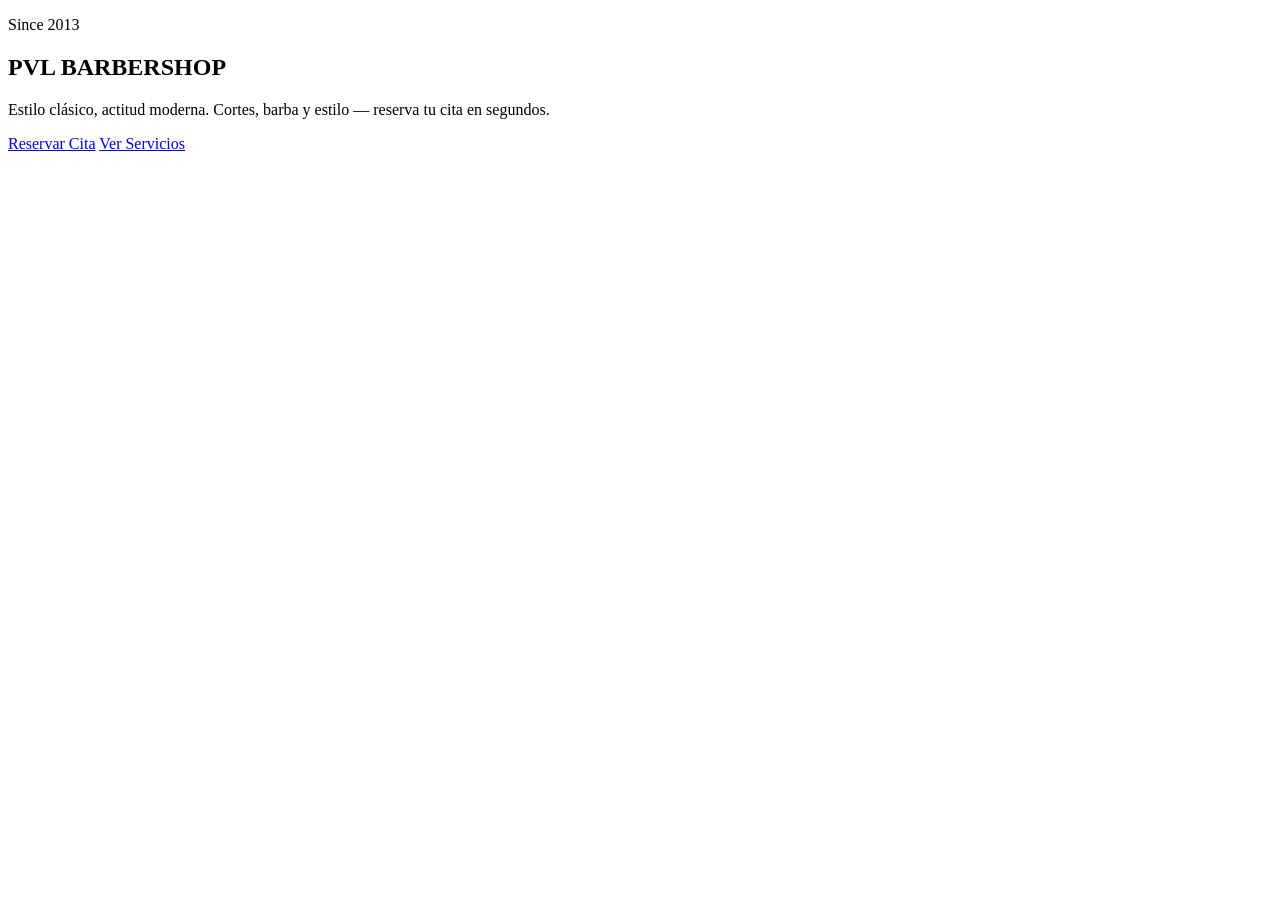
==== index.html @ 2e09e43a "agrega pagina web plv barbeshop" ====
<!DOCTYPE html>
<html lang="es-DO">
<head>
<meta charset="UTF-8" />
<meta name="viewport" content="width=device-width, initial-scale=1.0" />
<title>PVL Barbershop | Barbería en Santo Domingo — Cortes y Barba</title>
<meta name="description" content="Barbería en Santo Domingo especializada en cortes, barba y afeitado clásico. Reserva tu cita fácil y rápido por WhatsApp con PVL Barbershop." />
<link rel="canonical" href="https://www.pvlbarbershop.com/" />
<meta property="og:type" content="business.business" />
<meta property="og:title" content="PVL Barbershop | Barbería en Santo Domingo" />
<meta property="og:description" content="Cortes, barba y afeitado clásico. Reserva tu cita por WhatsApp con PVL Barbershop, barbería en Santo Domingo desde 2013." />
<meta property="og:image" content="https://www.pvlbarbershop.com/assets/foto.jpg" />
<meta property="og:url" content="https://www.pvlbarbershop.com/" />
<meta property="og:locale" content="es_DO" />
<link rel="preconnect" href="https://fonts.googleapis.com">
<link href="https://fonts.googleapis.com/css2?family=Oswald:wght@400;600;700&family=Dancing+Script:wght@600&display=swap" rel="stylesheet">
<link rel="stylesheet" href="css/style.css" />
<script type="application/ld+json">
{
  "@context": "https://schema.org",
  "@type": "HairSalon",
  "name": "PVL Barbershop",
  "image": "https://www.pvlbarbershop.com/assets/foto.jpg",
  "telephone": "+18292156020",
  "priceRange": "RD$200-RD$800",
  "address": {
    "@type": "PostalAddress",
    "streetAddress": "Calle Principal #123",
    "addressLocality": "Santo Domingo",
    "addressCountry": "DO"
  },
  "openingHours": "Mo-Sa 09:00-19:00",
  "url": "https://www.pvlbarbershop.com/",
  "sameAs": ["https://instagram.com/pvlbarbershop"]
}
</script>
</head>
<body data-page="inicio">

  <div id="site-header" class="site-header"></div>

  <section class="hero hero-full">
    <div class="container hero-inner">
      <p class="script-tag">Since 2013</p>
      <h1>PVL BARBERSHOP</h1>
      <p class="hero-sub">Estilo clásico, actitud moderna. Cortes, barba y estilo — reserva tu cita en segundos.</p>
      <div class="hero-actions">
        <a href="reserva.html" class="btn btn-primary">Reservar Cita</a>
        <a href="servicios.html" class="btn btn-outline">Ver Servicios</a>
      </div>
    </div>
  </section>

  <div id="site-footer" class="site-footer"></div>

  <script src="data/catalog.js"></script>
  <script src="js/layout.js"></script>
</body>
</html>
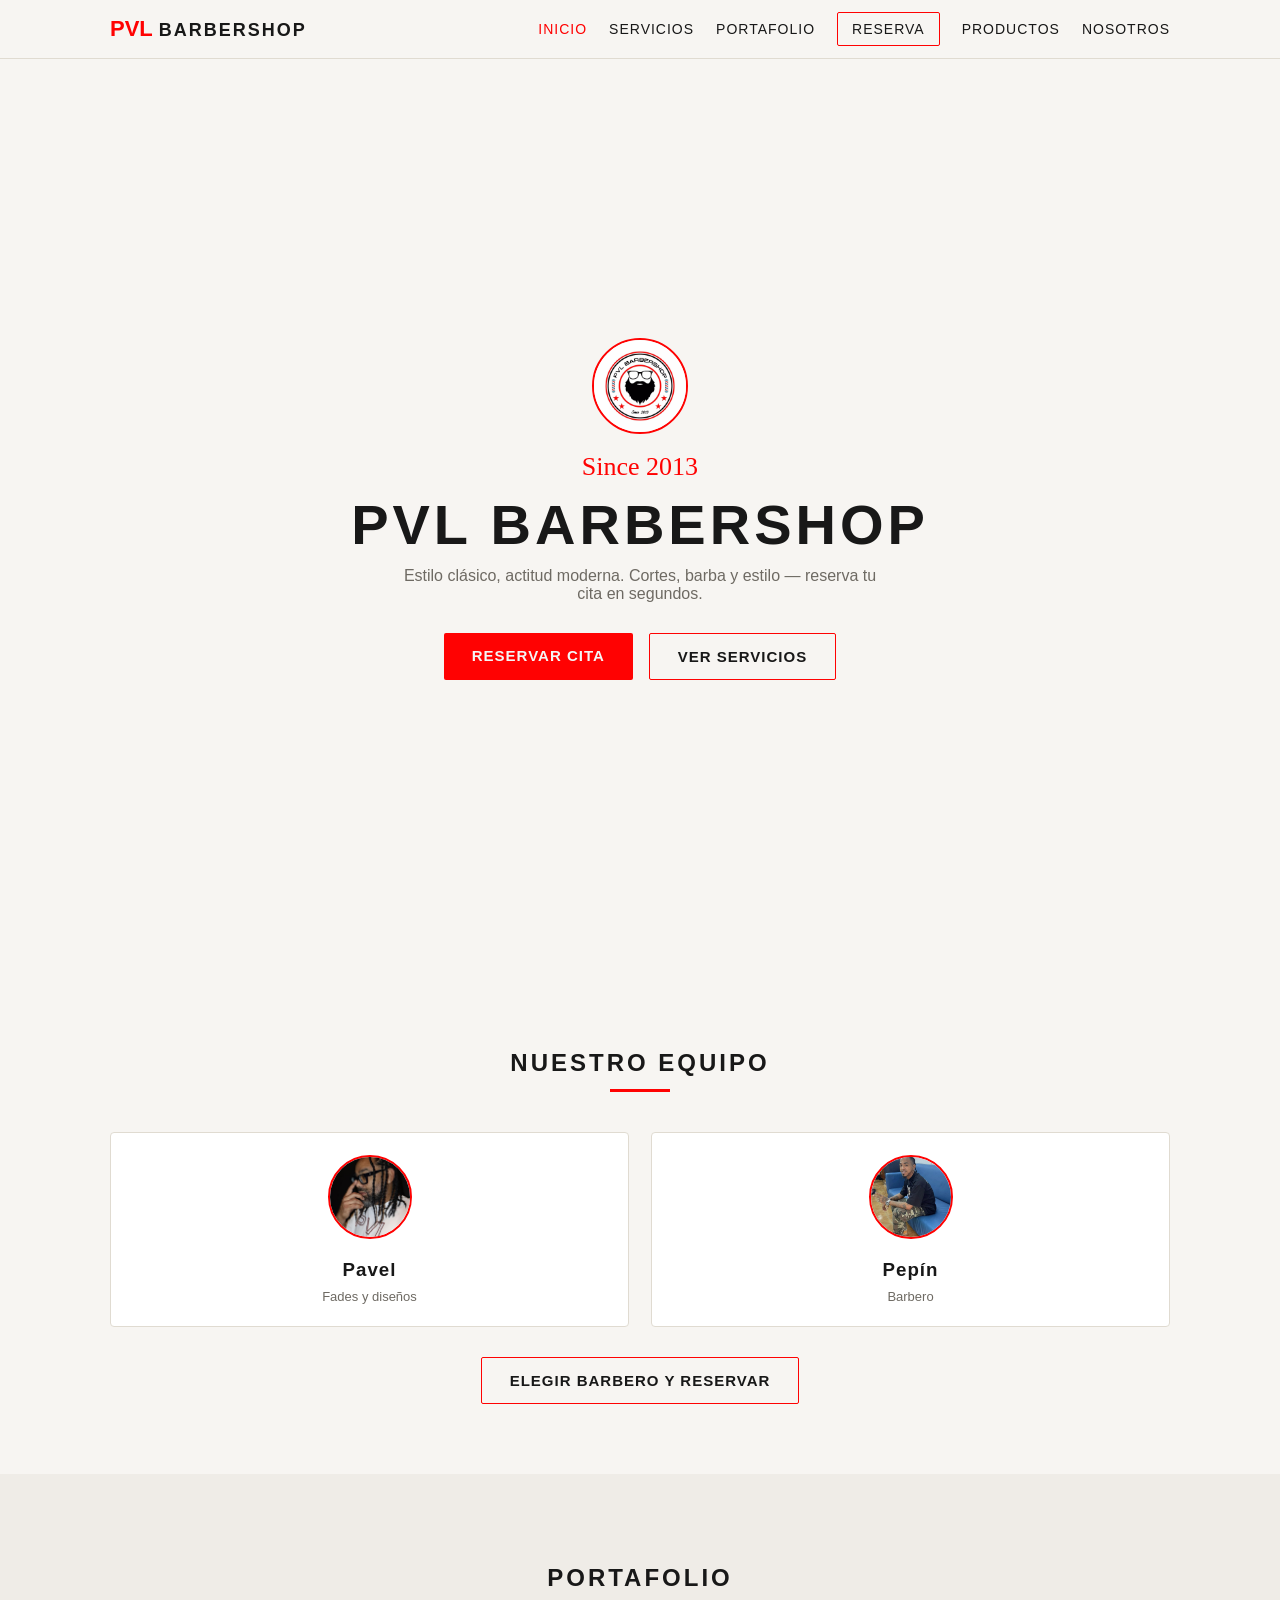
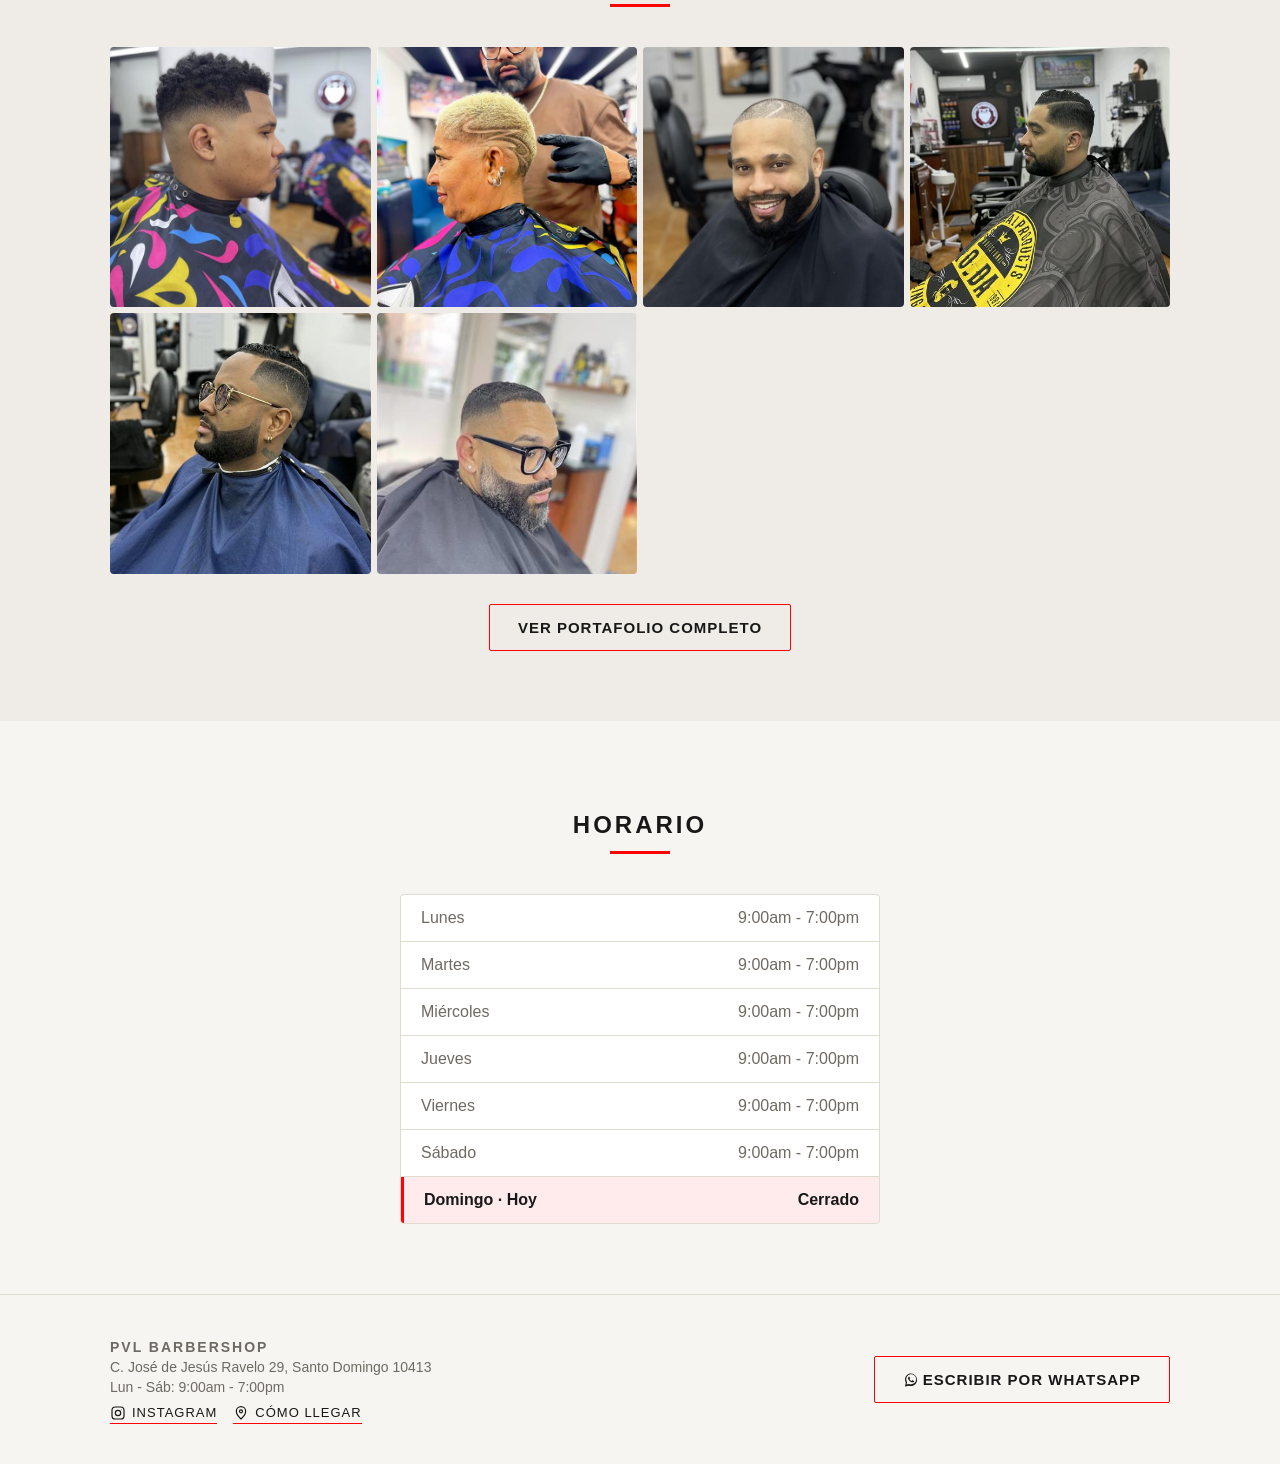
==== commit adeab3c7: "Actualizacion de la pagina web, colores y diseno" ====
--- a/index.html
+++ b/index.html
@@ -9,7 +9,7 @@
 <meta property="og:type" content="business.business" />
 <meta property="og:title" content="PVL Barbershop | Barbería en Santo Domingo" />
 <meta property="og:description" content="Cortes, barba y afeitado clásico. Reserva tu cita por WhatsApp con PVL Barbershop, barbería en Santo Domingo desde 2013." />
-<meta property="og:image" content="https://www.pvlbarbershop.com/assets/foto.jpg" />
+<meta property="og:image" content="https://www.pvlbarbershop.com/assets/logo1.JPEG" />
 <meta property="og:url" content="https://www.pvlbarbershop.com/" />
 <meta property="og:locale" content="es_DO" />
 <link rel="preconnect" href="https://fonts.googleapis.com">
@@ -20,13 +20,14 @@
   "@context": "https://schema.org",
   "@type": "HairSalon",
   "name": "PVL Barbershop",
-  "image": "https://www.pvlbarbershop.com/assets/foto.jpg",
+  "image": "https://www.pvlbarbershop.com/assets/logo1.JPEG",
   "telephone": "+18292156020",
   "priceRange": "RD$200-RD$800",
   "address": {
     "@type": "PostalAddress",
-    "streetAddress": "Calle Principal #123",
+    "streetAddress": "C. José de Jesús Ravelo 29",
     "addressLocality": "Santo Domingo",
+    "postalCode": "10413",
     "addressCountry": "DO"
   },
   "openingHours": "Mo-Sa 09:00-19:00",
@@ -41,6 +42,7 @@
 
   <section class="hero hero-full">
     <div class="container hero-inner">
+      <img src="assets/logo2.JPEG" alt="PVL Barbershop" class="services-badge hero-badge" />
       <p class="script-tag">Since 2013</p>
       <h1>PVL BARBERSHOP</h1>
       <p class="hero-sub">Estilo clásico, actitud moderna. Cortes, barba y estilo — reserva tu cita en segundos.</p>
@@ -51,9 +53,71 @@
     </div>
   </section>
 
+  <section class="section">
+    <div class="container">
+      <h2 class="section-title">Nuestro Equipo</h2>
+      <div id="team-preview" class="grid"></div>
+      <div class="section-cta">
+        <a href="reserva.html" class="btn btn-outline">Elegir Barbero y Reservar</a>
+      </div>
+    </div>
+  </section>
+
+  <section class="section section-alt">
+    <div class="container">
+      <h2 class="section-title">Portafolio</h2>
+      <div id="portfolio-preview" class="portfolio-grid"></div>
+      <div class="section-cta">
+        <a href="portafolio.html" class="btn btn-outline">Ver Portafolio Completo</a>
+      </div>
+    </div>
+  </section>
+
+  <section class="section">
+    <div class="container">
+      <h2 class="section-title">Horario</h2>
+      <div id="schedule-table" class="schedule-table"></div>
+    </div>
+  </section>
+
   <div id="site-footer" class="site-footer"></div>
 
+  <!-- Modal de perfil de barbero -->
+  <div id="barber-modal-overlay" class="modal-overlay">
+    <div class="barber-modal">
+      <button id="modal-close" class="modal-close" aria-label="Cerrar">&times;</button>
+      <div class="modal-scroll">
+        <div class="modal-profile-header">
+          <div class="modal-avatar" id="modal-avatar"></div>
+          <h3 id="modal-name"></h3>
+          <p id="modal-tagline" class="modal-tagline"></p>
+        </div>
+
+        <div class="modal-tabs" id="modal-tabs">
+          <button class="modal-tab active" data-tab="perfil">Perfil</button>
+          <button class="modal-tab" data-tab="servicios">Servicios</button>
+          <button class="modal-tab" data-tab="portafolio">Portafolio <span class="modal-tab-count" id="modal-tab-count"></span></button>
+        </div>
+
+        <div class="modal-tab-panel" data-panel="perfil">
+          <div class="modal-video" id="modal-video"></div>
+        </div>
+        <div class="modal-tab-panel" data-panel="servicios" hidden>
+          <div class="modal-services" id="modal-services"></div>
+        </div>
+        <div class="modal-tab-panel" data-panel="portafolio" hidden>
+          <div class="modal-gallery" id="modal-gallery"></div>
+        </div>
+      </div>
+      <button id="modal-book-btn" class="btn btn-primary modal-book-btn">Reservar con este barbero</button>
+    </div>
+  </div>
+
   <script src="data/catalog.js"></script>
+  <script src="js/icons.js"></script>
   <script src="js/layout.js"></script>
+  <script src="js/lightbox.js"></script>
+  <script src="js/barber-modal.js"></script>
+  <script src="js/home.js"></script>
 </body>
 </html>
--- a/css/style.css
+++ b/css/style.css
@@ -0,0 +1,783 @@
+:root {
+  --bg: #f7f5f2;
+  --panel: #efece7;
+  --red: #ff0202;
+  --ink: #181818;
+  --gray: #6e6a63;
+  --border: #e0dbd1;
+  /* Texto sobre fondos oscuros (hero, fotos de producto, lightbox) */
+  --on-dark: #f5f5f5;
+  --on-dark-gray: #cfcac2;
+}
+
+* { box-sizing: border-box; }
+
+body {
+  margin: 0;
+  background: var(--bg);
+  color: var(--ink);
+  font-family: 'Oswald', Arial, sans-serif;
+  opacity: 0;
+  transition: opacity 0.35s ease;
+}
+body.page-loaded { opacity: 1; }
+body.page-leaving { opacity: 0; }
+body.modal-open { overflow: hidden; }
+
+.container {
+  max-width: 1100px;
+  margin: 0 auto;
+  padding: 0 20px;
+}
+
+/* ---------- Header ---------- */
+.site-header {
+  border-bottom: 1px solid var(--border);
+  position: sticky;
+  top: 0;
+  background: rgba(247, 245, 242, 0.94);
+  z-index: 50;
+}
+.header-inner {
+  display: flex;
+  align-items: center;
+  justify-content: space-between;
+  padding: 16px 20px;
+}
+.brand {
+  display: flex;
+  align-items: baseline;
+  text-decoration: none;
+  color: inherit;
+}
+.brand-name {
+  color: var(--red);
+  font-weight: 700;
+  font-size: 22px;
+  margin-right: 6px;
+}
+.brand-name-sub {
+  font-weight: 600;
+  font-size: 18px;
+  letter-spacing: 2px;
+}
+.main-nav a {
+  color: var(--ink);
+  text-decoration: none;
+  margin-left: 22px;
+  font-size: 14px;
+  letter-spacing: 1px;
+  text-transform: uppercase;
+}
+.main-nav a:hover { color: var(--red); }
+.main-nav a.active { color: var(--red); }
+.nav-cta {
+  border: 1px solid var(--red);
+  padding: 8px 14px;
+  border-radius: 2px;
+}
+
+.nav-toggle {
+  display: none;
+  flex-direction: column;
+  justify-content: space-between;
+  width: 26px;
+  height: 18px;
+  background: transparent;
+  border: none;
+  padding: 0;
+  cursor: pointer;
+}
+.nav-toggle span {
+  display: block;
+  height: 2px;
+  background: var(--ink);
+  border-radius: 1px;
+  transition: transform 0.25s ease, opacity 0.25s ease;
+}
+.nav-toggle-open span:nth-child(1) { transform: translateY(8px) rotate(45deg); }
+.nav-toggle-open span:nth-child(2) { opacity: 0; }
+.nav-toggle-open span:nth-child(3) { transform: translateY(-8px) rotate(-45deg); }
+
+/* ---------- Hero ---------- */
+.hero {
+  padding: 140px 0 110px;
+  text-align: center;
+}
+.script-tag {
+  font-family: 'Dancing Script', cursive;
+  color: var(--red);
+  font-size: 26px;
+  margin: 0;
+}
+.hero h1 {
+  font-size: 56px;
+  letter-spacing: 4px;
+  margin: 10px 0;
+}
+.hero-sub {
+  color: var(--gray);
+  max-width: 480px;
+  margin: 0 auto 30px;
+}
+.hero-full {
+  min-height: 100vh;
+  display: flex;
+  align-items: center;
+  padding: 0;
+}
+.hero-actions {
+  display: flex;
+  gap: 16px;
+  justify-content: center;
+  flex-wrap: wrap;
+}
+.hero-badge {
+  width: 140px;
+  height: 140px;
+  margin-bottom: 20px;
+}
+
+/* ---------- Encabezado de páginas internas ---------- */
+.page-header {
+  padding: 70px 0 30px;
+  text-align: center;
+}
+.page-title {
+  font-size: 40px;
+  letter-spacing: 3px;
+  margin: 4px 0 0;
+}
+.services-badge {
+  width: 96px;
+  height: 96px;
+  border-radius: 50%;
+  object-fit: cover;
+  margin-bottom: 14px;
+  border: 2px solid var(--red);
+}
+.page-header-solid {
+  background: var(--bg);
+  position: relative;
+  z-index: 1;
+}
+
+.btn {
+  display: inline-block;
+  padding: 14px 28px;
+  text-decoration: none;
+  font-weight: 600;
+  letter-spacing: 1px;
+  text-transform: uppercase;
+  border-radius: 2px;
+  cursor: pointer;
+  border: none;
+  font-family: 'Oswald', sans-serif;
+  font-size: 15px;
+}
+.btn-primary {
+  background: var(--red);
+  color: var(--on-dark);
+}
+.btn-primary:hover { background: #cc0202; }
+.btn-outline {
+  border: 1px solid var(--red);
+  color: var(--ink);
+  background: transparent;
+}
+.btn-outline:hover { background: var(--red); color: var(--on-dark); }
+
+/* ---------- Sections ---------- */
+.section { padding: 70px 0; }
+.section-alt { background: var(--panel); }
+.section-title {
+  text-align: center;
+  letter-spacing: 3px;
+  text-transform: uppercase;
+  margin-bottom: 40px;
+  position: relative;
+}
+.section-title::after {
+  content: "";
+  display: block;
+  width: 60px;
+  height: 3px;
+  background: var(--red);
+  margin: 12px auto 0;
+}
+
+.grid {
+  display: grid;
+  grid-template-columns: repeat(auto-fit, minmax(230px, 1fr));
+  gap: 22px;
+}
+
+.card {
+  background: #ffffff;
+  border: 1px solid var(--border);
+  border-radius: 4px;
+  padding: 22px;
+  display: flex;
+  flex-direction: column;
+  gap: 8px;
+  overflow: hidden;
+}
+.card-image {
+  margin: -22px -22px 6px;
+  aspect-ratio: 4 / 3;
+  background: var(--panel);
+}
+.card-image img {
+  width: 100%;
+  height: 100%;
+  object-fit: cover;
+  display: block;
+}
+.card-image-placeholder {
+  display: flex;
+  align-items: center;
+  justify-content: center;
+  color: var(--gray);
+  font-size: 12px;
+  letter-spacing: 1px;
+  text-transform: uppercase;
+  background: repeating-linear-gradient(135deg, var(--panel), var(--panel) 10px, #e6e1d8 10px, #e6e1d8 20px);
+}
+
+/* ---------- Deslizador de fotos (Productos) ---------- */
+.product-slider {
+  position: relative;
+  overflow: hidden;
+  touch-action: pan-y;
+}
+.product-slider-track {
+  display: flex;
+  width: 100%;
+  height: 100%;
+  transition: transform 0.35s ease;
+}
+.product-slider-track img {
+  width: 100%;
+  height: 100%;
+  object-fit: cover;
+  flex-shrink: 0;
+}
+.slider-arrow {
+  position: absolute;
+  top: 50%;
+  transform: translateY(-50%);
+  width: 28px;
+  height: 28px;
+  border-radius: 50%;
+  border: none;
+  background: rgba(255, 255, 255, 0.85);
+  color: var(--ink);
+  font-size: 18px;
+  line-height: 1;
+  cursor: pointer;
+  display: flex;
+  align-items: center;
+  justify-content: center;
+}
+.slider-arrow:hover { background: var(--red); color: var(--on-dark); }
+.slider-prev { left: 8px; }
+.slider-next { right: 8px; }
+.slider-dots {
+  position: absolute;
+  bottom: 8px;
+  left: 0;
+  right: 0;
+  display: flex;
+  justify-content: center;
+  gap: 5px;
+}
+.dot {
+  width: 6px;
+  height: 6px;
+  border-radius: 50%;
+  background: rgba(255, 255, 255, 0.7);
+  border: 1px solid rgba(0, 0, 0, 0.15);
+}
+.dot.active { background: var(--red); border-color: var(--red); }
+.card h3 { margin: 0; letter-spacing: 1px; }
+.card .price { color: var(--red); font-weight: 600; font-size: 20px; }
+.card .meta { color: var(--gray); font-size: 13px; }
+.card .desc { color: var(--gray); font-size: 14px; flex-grow: 1; }
+.card .btn { margin-top: 10px; text-align: center; }
+
+.barber-card { text-align: center; cursor: pointer; text-decoration: none; color: inherit; }
+.barber-card:hover { border-color: var(--red); }
+.barber-avatar {
+  width: 84px;
+  height: 84px;
+  border-radius: 50%;
+  background: var(--panel);
+  border: 2px solid var(--red);
+  margin: 0 auto 12px;
+  display: flex;
+  align-items: center;
+  justify-content: center;
+  overflow: hidden;
+  font-size: 28px;
+  font-weight: 600;
+  color: var(--red);
+}
+.barber-avatar img {
+  width: 100%;
+  height: 100%;
+  object-fit: cover;
+}
+
+.portfolio-grid {
+  display: grid;
+  grid-template-columns: repeat(auto-fit, minmax(220px, 1fr));
+  gap: 6px;
+}
+.portfolio-item {
+  aspect-ratio: 1 / 1;
+  overflow: hidden;
+  border-radius: 4px;
+  background: var(--panel);
+}
+.portfolio-item img {
+  width: 100%;
+  height: 100%;
+  object-fit: cover;
+  cursor: zoom-in;
+  transition: transform 0.3s ease;
+}
+.portfolio-item img:hover { transform: scale(1.05); }
+
+.section-cta { text-align: center; margin-top: 30px; }
+
+.schedule-table {
+  max-width: 480px;
+  margin: 0 auto;
+  border: 1px solid var(--border);
+  border-radius: 4px;
+  overflow: hidden;
+  background: #ffffff;
+}
+.schedule-row {
+  display: flex;
+  justify-content: space-between;
+  padding: 14px 20px;
+  border-bottom: 1px solid var(--border);
+  color: var(--gray);
+}
+.schedule-row:last-child { border-bottom: none; }
+.schedule-today {
+  color: var(--ink);
+  background: rgba(255, 2, 2, 0.08);
+  border-left: 3px solid var(--red);
+  font-weight: 600;
+}
+
+/* ---------- Booking form ---------- */
+.booking-form {
+  max-width: 480px;
+  margin: 0 auto;
+  display: flex;
+  flex-direction: column;
+  gap: 16px;
+}
+.booking-form label {
+  display: flex;
+  flex-direction: column;
+  gap: 6px;
+  font-size: 13px;
+  letter-spacing: 1px;
+  text-transform: uppercase;
+  color: var(--gray);
+}
+.booking-form input,
+.booking-form select {
+  background: #ffffff;
+  border: 1px solid var(--border);
+  color: var(--ink);
+  padding: 12px;
+  border-radius: 3px;
+  font-family: 'Oswald', sans-serif;
+  font-size: 15px;
+}
+.booking-form .btn { margin-top: 8px; }
+
+/* ---------- Footer ---------- */
+.site-footer {
+  border-top: 1px solid var(--border);
+  padding: 40px 0;
+}
+.footer-inner {
+  display: flex;
+  flex-wrap: wrap;
+  justify-content: space-between;
+  align-items: center;
+  gap: 20px;
+}
+.footer-inner p { color: var(--gray); margin: 4px 0; font-size: 14px; }
+.footer-social {
+  display: flex;
+  gap: 16px;
+  flex-wrap: wrap;
+  margin-top: 10px;
+}
+.footer-social a {
+  display: inline-flex;
+  align-items: center;
+  gap: 6px;
+  color: var(--ink);
+  text-decoration: none;
+  font-size: 13px;
+  letter-spacing: 1px;
+  text-transform: uppercase;
+  border-bottom: 1px solid var(--red);
+  padding-bottom: 2px;
+}
+.footer-social a:hover { color: var(--red); }
+.icon { width: 16px; height: 16px; flex-shrink: 0; }
+.btn .icon { width: 16px; height: 16px; margin-right: 4px; vertical-align: -3px; }
+
+/* ---------- Fondo con transición (Productos) ---------- */
+.bg-slideshow {
+  position: fixed;
+  inset: 0;
+  z-index: -1;
+}
+.bg-slideshow::after {
+  content: "";
+  position: absolute;
+  inset: 0;
+  background: linear-gradient(rgba(8, 8, 9, 0.6), rgba(8, 8, 9, 0.82));
+}
+.bg-slide {
+  position: absolute;
+  inset: 0;
+  background-size: cover;
+  background-position: center;
+  opacity: 0;
+  transition: opacity 1.8s ease;
+}
+.bg-slide.active { opacity: 1; }
+body[data-page="productos"] .section:not(.section-alt) {
+  background: transparent;
+}
+
+/* ---------- Sobre Nosotros ---------- */
+.about-grid {
+  display: grid;
+  grid-template-columns: 1.2fr 1fr;
+  gap: 40px;
+  align-items: start;
+}
+.about-title { text-align: left; margin-top: 30px; }
+.about-title:first-child { margin-top: 0; }
+.about-title::after { margin: 12px 0 0; }
+.about-text { color: var(--gray); line-height: 1.7; }
+.about-values { color: var(--gray); line-height: 1.9; padding-left: 20px; }
+.about-gallery {
+  display: grid;
+  gap: 14px;
+}
+.about-gallery img {
+  width: 100%;
+  aspect-ratio: 4 / 3;
+  object-fit: cover;
+  border-radius: 4px;
+  border: 1px solid var(--border);
+}
+
+.map-wrap {
+  max-width: 600px;
+  margin: 0 auto;
+  border-radius: 4px;
+  overflow: hidden;
+  border: 1px solid var(--border);
+}
+.map-wrap iframe { width: 100%; height: 360px; display: block; }
+.map-address { text-align: center; margin: 16px 0 8px; }
+.map-cta { text-align: center; }
+
+/* ---------- Modal de barbero (estilo perfil) ---------- */
+.modal-overlay {
+  position: fixed;
+  inset: 0;
+  z-index: 300;
+  background: rgba(0, 0, 0, 0.75);
+  backdrop-filter: blur(6px);
+  -webkit-backdrop-filter: blur(6px);
+  display: flex;
+  align-items: center;
+  justify-content: center;
+  opacity: 0;
+  pointer-events: none;
+  transition: opacity 0.3s ease;
+  padding: 20px;
+}
+.modal-overlay.open {
+  opacity: 1;
+  pointer-events: auto;
+}
+.barber-modal {
+  background: var(--bg);
+  border: 1px solid var(--border);
+  border-radius: 8px;
+  width: 100%;
+  max-width: 420px;
+  max-height: 88vh;
+  display: flex;
+  flex-direction: column;
+  position: relative;
+  transform: scale(0.9);
+  transition: transform 0.3s ease;
+  overflow: hidden;
+}
+.modal-overlay.open .barber-modal {
+  transform: scale(1);
+}
+.modal-scroll {
+  overflow-y: auto;
+  padding: 28px 20px 20px;
+}
+.modal-close {
+  position: absolute;
+  top: 10px;
+  right: 10px;
+  z-index: 2;
+  width: 32px;
+  height: 32px;
+  border-radius: 50%;
+  border: none;
+  background: rgba(0, 0, 0, 0.55);
+  color: var(--on-dark);
+  font-size: 20px;
+  line-height: 1;
+  cursor: pointer;
+}
+.modal-close:hover { background: var(--red); }
+.modal-profile-header {
+  text-align: center;
+  margin-bottom: 18px;
+}
+.modal-avatar {
+  width: 96px;
+  height: 96px;
+  border-radius: 50%;
+  border: 2px solid var(--red);
+  background: var(--panel);
+  margin: 0 auto 12px;
+  display: flex;
+  align-items: center;
+  justify-content: center;
+  overflow: hidden;
+  font-size: 32px;
+  font-weight: 600;
+  color: var(--red);
+}
+.modal-avatar img { width: 100%; height: 100%; object-fit: cover; }
+.modal-profile-header h3 { margin: 0; letter-spacing: 1px; }
+.modal-tagline { color: var(--gray); font-size: 13px; margin: 6px 0 0; }
+
+.modal-tabs {
+  display: flex;
+  gap: 8px;
+  margin-bottom: 18px;
+}
+.modal-tab {
+  flex: 1;
+  background: var(--panel);
+  border: 1px solid var(--border);
+  border-radius: 20px;
+  padding: 9px 6px;
+  font-family: 'Oswald', sans-serif;
+  font-size: 12px;
+  letter-spacing: 0.5px;
+  text-transform: uppercase;
+  color: var(--ink);
+  cursor: pointer;
+  text-align: center;
+  transition: background 0.2s ease, color 0.2s ease;
+}
+.modal-tab.active {
+  background: var(--ink);
+  color: var(--bg);
+  border-color: var(--ink);
+}
+.modal-tab-count {
+  display: inline-block;
+  background: rgba(0, 0, 0, 0.12);
+  color: inherit;
+  font-size: 10px;
+  border-radius: 10px;
+  padding: 1px 6px;
+  margin-left: 2px;
+}
+.modal-tab.active .modal-tab-count { background: var(--red); color: var(--on-dark); }
+.modal-services {
+  display: flex;
+  flex-direction: column;
+  gap: 8px;
+  margin-bottom: 18px;
+}
+.modal-service-row {
+  display: flex;
+  align-items: center;
+  gap: 10px;
+  padding: 8px;
+  border: 1px solid var(--border);
+  border-radius: 4px;
+  background: #ffffff;
+}
+.modal-service-row .btn-sm {
+  padding: 8px 12px;
+  font-size: 12px;
+  flex-shrink: 0;
+}
+.modal-service-name {
+  flex-grow: 1;
+  font-size: 14px;
+  letter-spacing: 0.5px;
+}
+.modal-service-thumb {
+  width: 52px;
+  height: 52px;
+  border-radius: 4px;
+  overflow: hidden;
+  flex-shrink: 0;
+  background: var(--panel);
+}
+.modal-service-thumb img {
+  width: 100%;
+  height: 100%;
+  object-fit: cover;
+  cursor: zoom-in;
+}
+.modal-service-thumb-placeholder {
+  width: 100%;
+  height: 100%;
+  background: repeating-linear-gradient(135deg, var(--panel), var(--panel) 6px, #e6e1d8 6px, #e6e1d8 12px);
+}
+.modal-video {
+  aspect-ratio: 16 / 9;
+  background: var(--panel);
+  border-radius: 4px;
+  overflow: hidden;
+  margin-bottom: 16px;
+}
+.modal-video video { width: 100%; height: 100%; object-fit: cover; }
+.modal-video-placeholder {
+  width: 100%;
+  height: 100%;
+  display: flex;
+  align-items: center;
+  justify-content: center;
+  color: var(--gray);
+  font-size: 12px;
+  letter-spacing: 1px;
+  text-transform: uppercase;
+  background: repeating-linear-gradient(135deg, var(--panel), var(--panel) 10px, #e6e1d8 10px, #e6e1d8 20px);
+}
+.modal-gallery {
+  display: grid;
+  grid-template-columns: repeat(3, 1fr);
+  gap: 4px;
+}
+.modal-gallery-item {
+  aspect-ratio: 1 / 1;
+  overflow: hidden;
+  background: var(--panel);
+}
+.modal-gallery-item img { width: 100%; height: 100%; object-fit: cover; cursor: zoom-in; }
+.modal-gallery-placeholder {
+  background: repeating-linear-gradient(135deg, var(--panel), var(--panel) 10px, #e6e1d8 10px, #e6e1d8 20px);
+}
+.modal-gallery-empty { text-align: center; padding: 10px 0; }
+
+/* ---------- Lightbox (ampliar foto) ---------- */
+.lightbox-overlay {
+  position: fixed;
+  inset: 0;
+  z-index: 400;
+  background: rgba(0, 0, 0, 0.92);
+  display: flex;
+  align-items: center;
+  justify-content: center;
+  opacity: 0;
+  pointer-events: none;
+  transition: opacity 0.25s ease;
+  padding: 30px;
+}
+.lightbox-overlay.open {
+  opacity: 1;
+  pointer-events: auto;
+}
+.lightbox-overlay img {
+  max-width: 100%;
+  max-height: 100%;
+  border-radius: 4px;
+}
+.lightbox-close {
+  position: absolute;
+  top: 18px;
+  right: 22px;
+  width: 40px;
+  height: 40px;
+  border-radius: 50%;
+  border: none;
+  background: rgba(255, 255, 255, 0.15);
+  color: var(--on-dark);
+  font-size: 24px;
+  line-height: 1;
+  cursor: pointer;
+}
+.lightbox-close:hover { background: var(--red); }
+.modal-book-btn {
+  display: block;
+  text-align: center;
+  border-radius: 0;
+  margin: 0;
+}
+
+@media (max-width: 640px) {
+  .nav-toggle { display: flex; }
+  .main-nav {
+    position: absolute;
+    top: 100%;
+    left: 0;
+    right: 0;
+    flex-direction: column;
+    align-items: flex-start;
+    background: rgba(247, 245, 242, 0.98);
+    border-bottom: 1px solid var(--border);
+    padding: 0 20px;
+    max-height: 0;
+    overflow: hidden;
+    opacity: 0;
+    pointer-events: none;
+    transition: max-height 0.3s ease, opacity 0.3s ease, padding 0.3s ease;
+  }
+  .main-nav.nav-open {
+    max-height: 320px;
+    opacity: 1;
+    pointer-events: auto;
+    padding: 10px 20px 20px;
+  }
+  .main-nav a {
+    margin: 0;
+    padding: 12px 0;
+    width: 100%;
+    border-bottom: 1px solid var(--border);
+  }
+  .main-nav a:last-child { border-bottom: none; }
+  .main-nav a.nav-cta { border: 1px solid var(--red); padding: 10px 14px; margin-top: 8px; }
+  .hero h1 { font-size: 38px; }
+  .about-grid { grid-template-columns: 1fr; }
+  .modal-overlay { padding: 0; }
+  .barber-modal {
+    max-width: 100%;
+    width: 100%;
+    height: 100%;
+    max-height: 100%;
+    border-radius: 0;
+  }
+  .modal-gallery { grid-template-columns: repeat(2, 1fr); }
+}
